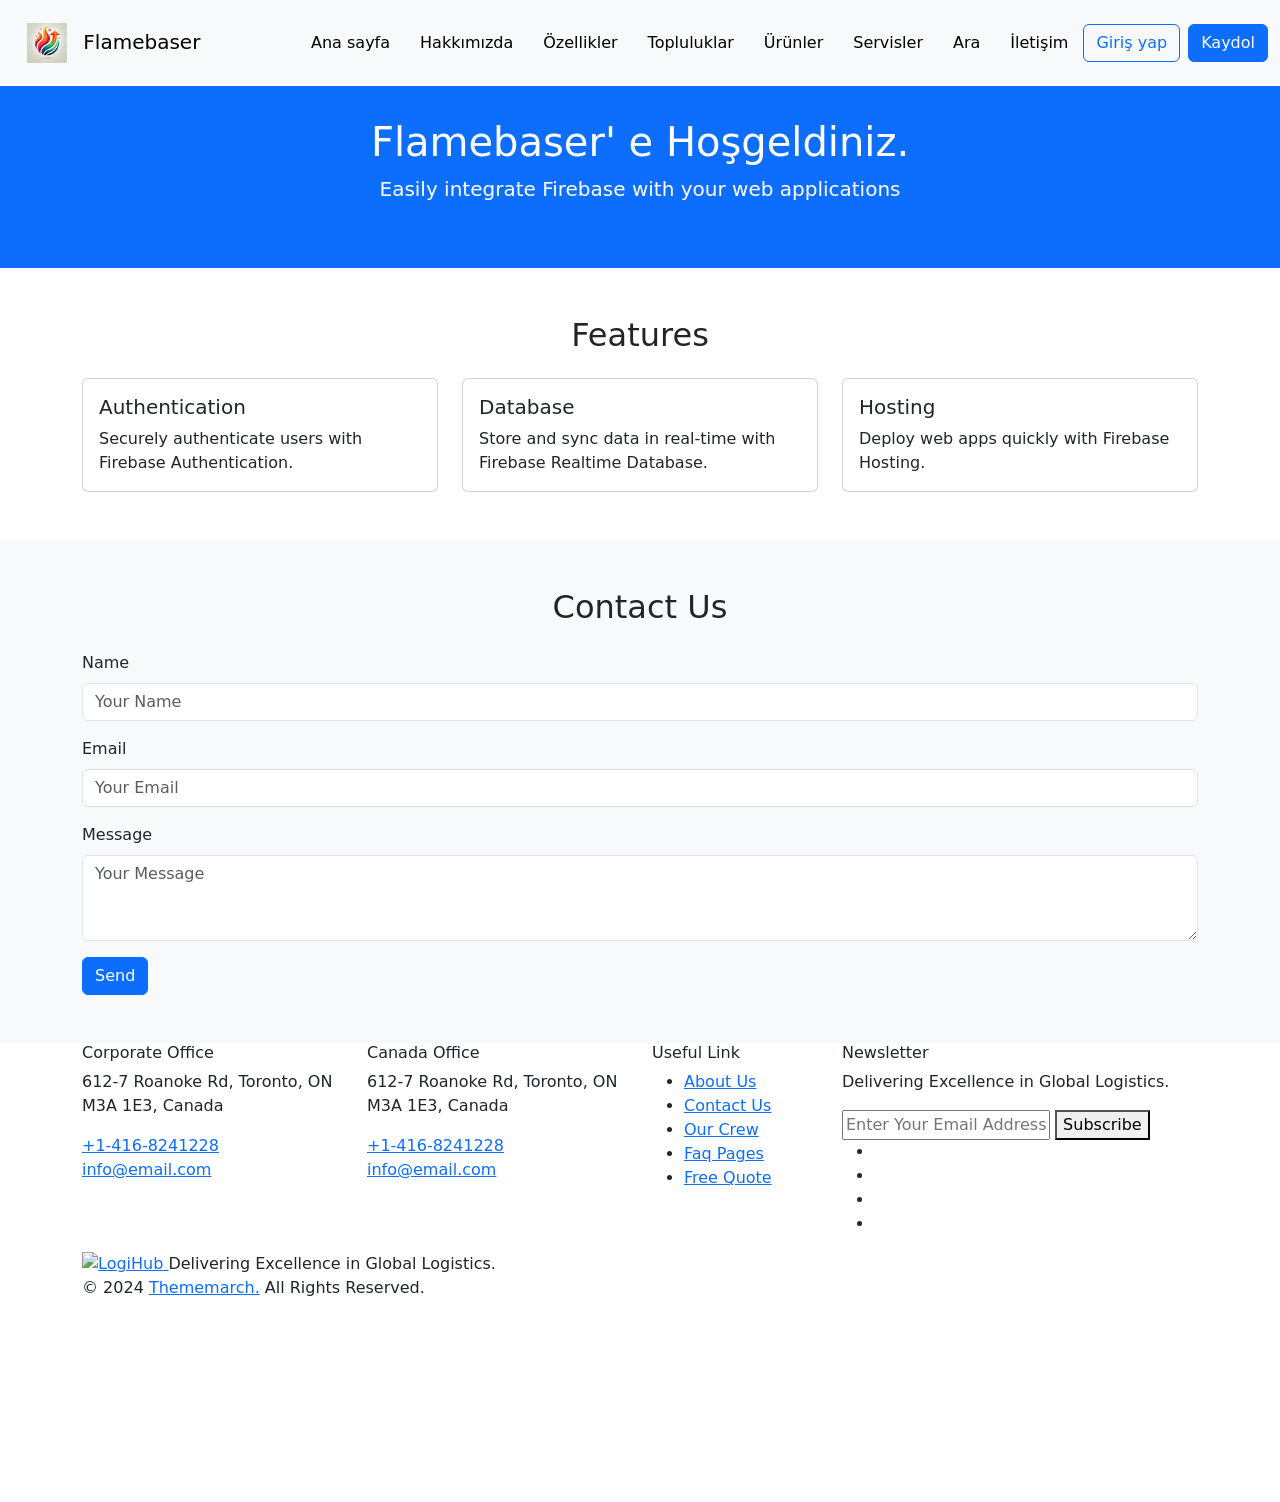
==== flamebaser/index.html @ 2839b976 "navbar - footer Navbar ve footer yapıldı  footer geliştirilecek  navbar tarafında giriş ve kayıt o" ====
<!DOCTYPE html>
<html lang="tr">
<head>
    <meta charset="UTF-8">
    <meta name="viewport" content="width=device-width, initial-scale=1.0">
    <title>Flamebaser</title>
    <!-- Bootstrap CSS -->
    <link href="https://cdn.jsdelivr.net/npm/bootstrap@5.3.0/dist/css/bootstrap.min.css" rel="stylesheet">
    <link rel="stylesheet" href="https://cdnjs.cloudflare.com/ajax/libs/font-awesome/4.7.0/css/font-awesome.min.css">
    <link rel="icon" type="image/png" href="Untitled design.png">
    <link rel="stylesheet" href="styles.css">
</head>
<body>    
    <nav id="navbar" class="navbar navbar-expand-lg navbar-light bg-light">
        <div class="container-fluid">
            <a class="navbar-brand" href="#">
                <img src="Untitled design.png" alt="Logo" style="height: 40px; margin-right: 10px;">
                Flamebaser
            </a>
            <button class="navbar-toggler" type="button" data-bs-toggle="collapse" data-bs-target="#navbarNav" aria-controls="navbarNav" aria-expanded="false" aria-label="Toggle navigation">
                <span class="navbar-toggler-icon"></span>
            </button>
            <div class="collapse navbar-collapse" id="navbarNav"> 
                <ul class="navbar-nav ms-auto">
                    <li class="nav-item"><a class="nav-link active" aria-current="page" href="#">Ana sayfa</a></li>
                    <li class="nav-item"><a class="nav-link" href="#about">Hakkımızda</a></li>
                    <li class="nav-item"><a class="nav-link" href="#features">Özellikler</a></li>
                    <li class="nav-item"><a class="nav-link" href="#community">Topluluklar</a></li>
                    <li class="nav-item"><a class="nav-link" href="#pricing">Ürünler</a></li>
                    <li class="nav-item"><a class="nav-link" href="#service">Servisler</a></li>
                    <li class="nav-item"><a class="nav-link" href="#search">Ara</a></li>                    
                    <li class="nav-item"><a class="nav-link" href="#contact">İletişim</a></li>
                </ul>
                <div class="modal fade" id="loginModal" tabindex="-1" aria-labelledby="loginModalLabel" aria-hidden="true">
                    <div class="modal-dialog">
                        <div class="modal-content">
                            <div class="modal-header">
                                <h5 class="modal-title" id="loginModalLabel">Giriş Yap</h5>
                                <button type="button" class="btn-close" data-bs-dismiss="modal" aria-label="Close"></button>
                            </div>
                            <div class="modal-body">
                                <form>
                                    <div class="mb-3">
                                        <label for="username" class="form-label">Kullanıcı Adı</label>
                                        <input type="text" class="form-control" id="username" placeholder="Kullanıcı Adı" required>
                                    </div>
                                    <div class="mb-3">
                                        <label for="password" class="form-label">Şifre</label>
                                        <input type="password" class="form-control" id="password" placeholder="Şifre" required>
                                    </div>
                                    <button type="submit" class="btn btn-success w-100">Giriş Yap</button>
                                </form>
                            </div>
                        </div>
                    </div>
                </div>
            
                <div class="d-flex">
                    <button class="btn btn-outline-primary me-2" type="button" onclick="document.getElementById('loginModal').style.display='block'">Giriş yap</button>
                    <button class="btn btn-primary" type="button" onclick="document.getElementById('id01').style.display='block'" style="width:auto;">Kaydol</button>
                    <div id="id01" class="modal">
                        <span onclick="document.getElementById('id01').style.display='none'" class="close" title="Close Modal">&times;</span>
                        <form class="modal-content" action="/index.html">
                          <div class="container">
                            <h1>Kayıt Ol</h1>
                            <p>Hesap oluşturmak için lütfen doldurun</p>
                            <hr>
                            <label for="email"><b>E-mail</b></label>
                            <input type="text" placeholder="Enter Email" name="email" required>
                      
                            <label for="psw"><b>Şifre</b></label>
                            <input type="password" placeholder="Enter Password" name="psw" required>
                      
                            <label for="psw-repeat"><b>Şifreyi Tekrar Et</b></label>
                            <input type="password" placeholder="Repeat Password" name="psw-repeat" required>
                            
                            <label>
                              <input type="checkbox" checked="checked" name="remember" style="margin-bottom:15px">Beni hatırla
                            </label>
                      
                            <p>By creating an account you agree to our <a href="#terms">Lisans ve Sözleşmeler</a>.</p>
                      
                            <div class="clearfix">
                              <button type="button" onclick="document.getElementById('id01').style.display='none'" class="cancelbtn">İptal Et</button>
                              <button type="submit" class="signupbtn">Kayıt Ol</button>
                            </div>
                          </div>
                        </form>
                      </div>
                </div>
            </div>
        </div>
    </nav>

    <header class="bg-primary text-white text-center py-5">
        <div class="container">
            <h1>Flamebaser' e Hoşgeldiniz.</h1>
            <p class="lead">Easily integrate Firebase with your web applications</p>
        </div>
    </header>

    <section id="features" class="py-5">
        <div class="container">
            <h2 class="text-center mb-4">Features</h2>
            <div class="row">
                <div class="col-md-4">
                    <div class="card">
                        <div class="card-body">
                            <h5 class="card-title">Authentication</h5>
                            <p class="card-text">Securely authenticate users with Firebase Authentication.</p>
                        </div>
                    </div>
                </div>
                <div class="col-md-4">
                    <div class="card">
                        <div class="card-body">
                            <h5 class="card-title">Database</h5>
                            <p class="card-text">Store and sync data in real-time with Firebase Realtime Database.</p>
                        </div>
                    </div>
                </div>
                <div class="col-md-4">
                    <div class="card">
                        <div class="card-body">
                            <h5 class="card-title">Hosting</h5>
                            <p class="card-text">Deploy web apps quickly with Firebase Hosting.</p>
                        </div>
                    </div>
                </div>
            </div>
        </div>
    </section>

    <section id="contact" class="py-5 bg-light">
        <div class="container">
            <h2 class="text-center mb-4">Contact Us</h2>
            <form>
                <div class="mb-3">
                    <label for="name" class="form-label">Name</label>
                    <input type="text" class="form-control" id="name" placeholder="Your Name">
                </div>
                <div class="mb-3">
                    <label for="email" class="form-label">Email</label>
                    <input type="email" class="form-control" id="email" placeholder="Your Email">
                </div>
                <div class="mb-3">
                    <label for="message" class="form-label">Message</label>
                    <textarea class="form-control" id="message" rows="3" placeholder="Your Message"></textarea>
                </div>
                <button type="submit" class="btn btn-primary">Send</button>
            </form>
        </div>
    </section>

    <footer>
        <div class="cs-logi-footer-container">
            <div class="cs-logi-footer-content">
                <div class="container">
                    <div class="row">
                        <div class="col-lg-3 col-md-6">
                            <div class="cs-logi-cor-office cs-footer-widget">
                                <div class="cs-footer-widget-title">
                                    <h6>Corporate Office</h6>
                                </div>
                                <p class="cs-max-width-200">
                                612-7 Roanoke Rd, Toronto, ON M3A 1E3, Canada
                                </p>
                                <div class="cs-logi-emai-phone">
                                    <a href="#" class="cs-text-style-h6">+1-416-8241228</a>
                                    <a href="#" class="cs-text-style-h6">info@email.com</a>
                                </div>
                            </div>
                        </div>
                        <div class="col-lg-3 col-md-6">
                            <div class="cs-logi-cor-office cs-footer-widget">
                                <div class="cs-footer-widget-title">
                                    <h6>Canada Office</h6>
                                </div>
                                <p class="cs-max-width-200">
                                    612-7 Roanoke Rd, Toronto, ON M3A 1E3, Canada
                                </p>
                                <div class="cs-logi-emai-phone">
                                    <a href="#" class="cs-text-style-h6">+1-416-8241228</a>
                                    <a href="#" class="cs-text-style-h6">info@email.com</a>
                                </div>
                            </div>
                        </div>
                        <div class="col-lg-2 col-md-5">
                            <div class="cs-footer-widget">
                                <div class="cs-footer-widget-title">
                                    <h6>Useful Link</h6>
                                </div>
                                <div class="cs-logi-footer-useful-link">
                                    <ul>
                                        <li><a href="about.html" class="cs-text_b_line"><span>About Us</span></a></li>
                                        <li><a href="contact.html" class="cs-text_b_line"><span>Contact Us</span></a></li>
                                        <li><a href="team.html" class="cs-text_b_line"><span>Our Crew</span></a></li>
                                        <li> <a href="faq.html" class="cs-text_b_line"><span>Faq Pages</span></a></li>
                                        <li><a href="contact.html" class="cs-text_b_line"><span>Free Quote</span></a></li>
                                    </ul>
                                </div>
                            </div>
                        </div>
                        <div class="col-lg-4 col-md-7">
                            <div class="cs-footer-widget">
                                <div>
                                    <div class="cs-footer-widget-title">
                                        <h6>Newsletter</h6>
                                    </div>
                                    <p>Delivering Excellence in Global Logistics.</p>
                                </div>
                                <form class="cs-logi-newsletter">
                                    <input class="cs-newsletter-email" type="email" placeholder="Enter Your Email Address" required="">
                                    <button class="cs-newsletter-btn cs_center svg-left-to-right-animation-wrap" type="submit">
                                        Subscribe
                                        <span class="svg-left-to-right-animation">
                                        <i class="flaticon-right-arrow"></i>
                                        <i class="flaticon-right-arrow"></i>
                                        </span>
                                    </button>
                                </form>
                                <div class="cs-social-common">
                                    <ul>
                                        <li>
                                            <a href="#">
                                                <i class="flaticon-facebook-app-symbol"></i>
                                            </a>
                                        </li>
                                        <li>
                                            <a href="#">
                                                <i class="flaticon-linkedin-big-logo"></i>
                                            </a>
                                        </li>
                                        <li>
                                            <a href="#">
                                                <i class="flaticon-twitter"></i>
                                            </a>
                                        </li>
                                        <li>
                                            <a href="#">
                                                <i class="flaticon-instagram"></i>
                                            </a>
                                        </li>
                                    </ul>
                                </div>
                            </div>
                        </div>
                    </div>
                </div>
            </div>
            <div class="container">
                <div class="cs-logi-copy-area">
                    <div class="cs-footer-copy-branding">
                        <div class="cs-footer-copy-branding">
                            <a href="index.html">
                                <img src="assets/img/logo_white_text.png" alt="LogiHub">
                            </a>
                            <span>Delivering Excellence in Global Logistics.</span>
                        </div>
                    </div>
                    <div class="cs-footer-copy-text">
                        <p>© 2024 <a href="#">Thememarch.</a> All Rights Reserved.</p>
                    </div>
                </div>
            </div>
            <div class="cs-logi-footer-border">
                <svg width="1920" height="186" viewBox="0 0 1920 186" fill="none" xmlns="http://www.w3.org/2000/svg">
                    <path opacity="0.2" d="M1919.95 15.0784C1789.84 47.7321 1593.01 73.75 1313.98 21.8595C940.467 -47.6007 736.04 72.8343 688.434 185.993M0.135498 174.227C71.8468 137.994 149.172 106.307 231.119 82.6053C550.484 -9.76492 1181.35 52.3115 1168.87 185.973" stroke="white"></path>
                </svg>
            </div>
        </div>
    </footer>

    <!-- Bootstrap Bundle with Popper -->
    <script src="script.js"></script>
    <script src="https://cdn.jsdelivr.net/npm/bootstrap@5.3.0/dist/js/bootstrap.bundle.min.js"></script>

</body>
</html>
---- flamebaser/styles.css ----
/* Navbar için düzenlemeler */
#navbar {
    background-color: #333;
    position: fixed;
    top: 0;
    width: 100%;
    z-index: 1000;
    transition: top 0.3s; /* Navbar'ın yukarı kaymasını yavaşlatmak için geçiş efekti */
}

/* Navbar linkleri için stil */
#navbar a {
    display: block;
    color: rgb(0, 0, 0);
    text-align: center;
    padding: 15px;
    text-decoration: none;
    float: left;
}

/* Navbar öğeleri üzerine gelindiğinde stil */
#navbar a:hover {
    background-color: #ddd;
    color: black;
}

/* Navbar'ın altındaki içerik için boşluk bırak */
body {
    padding-top: 70px; /* Navbar'ın üzerindeki içerikler kaymasın diye boşluk bırak */
}
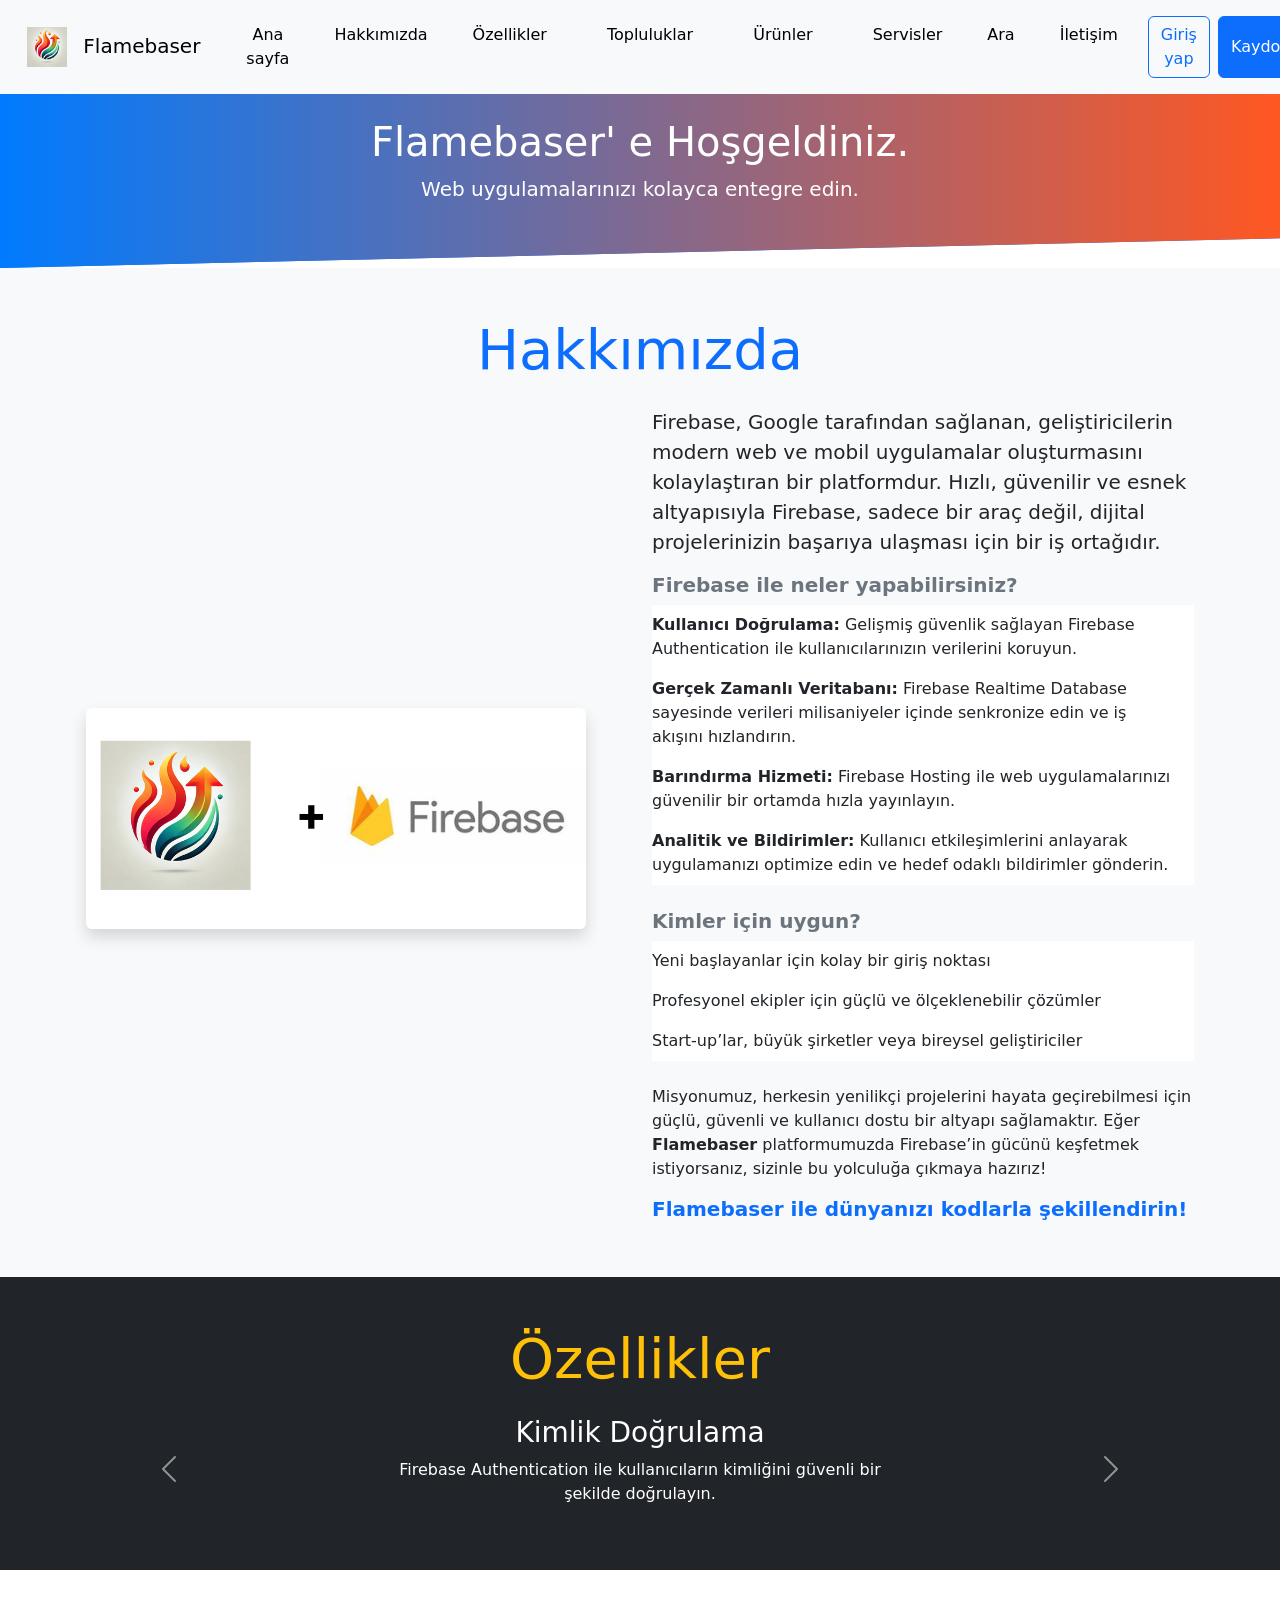
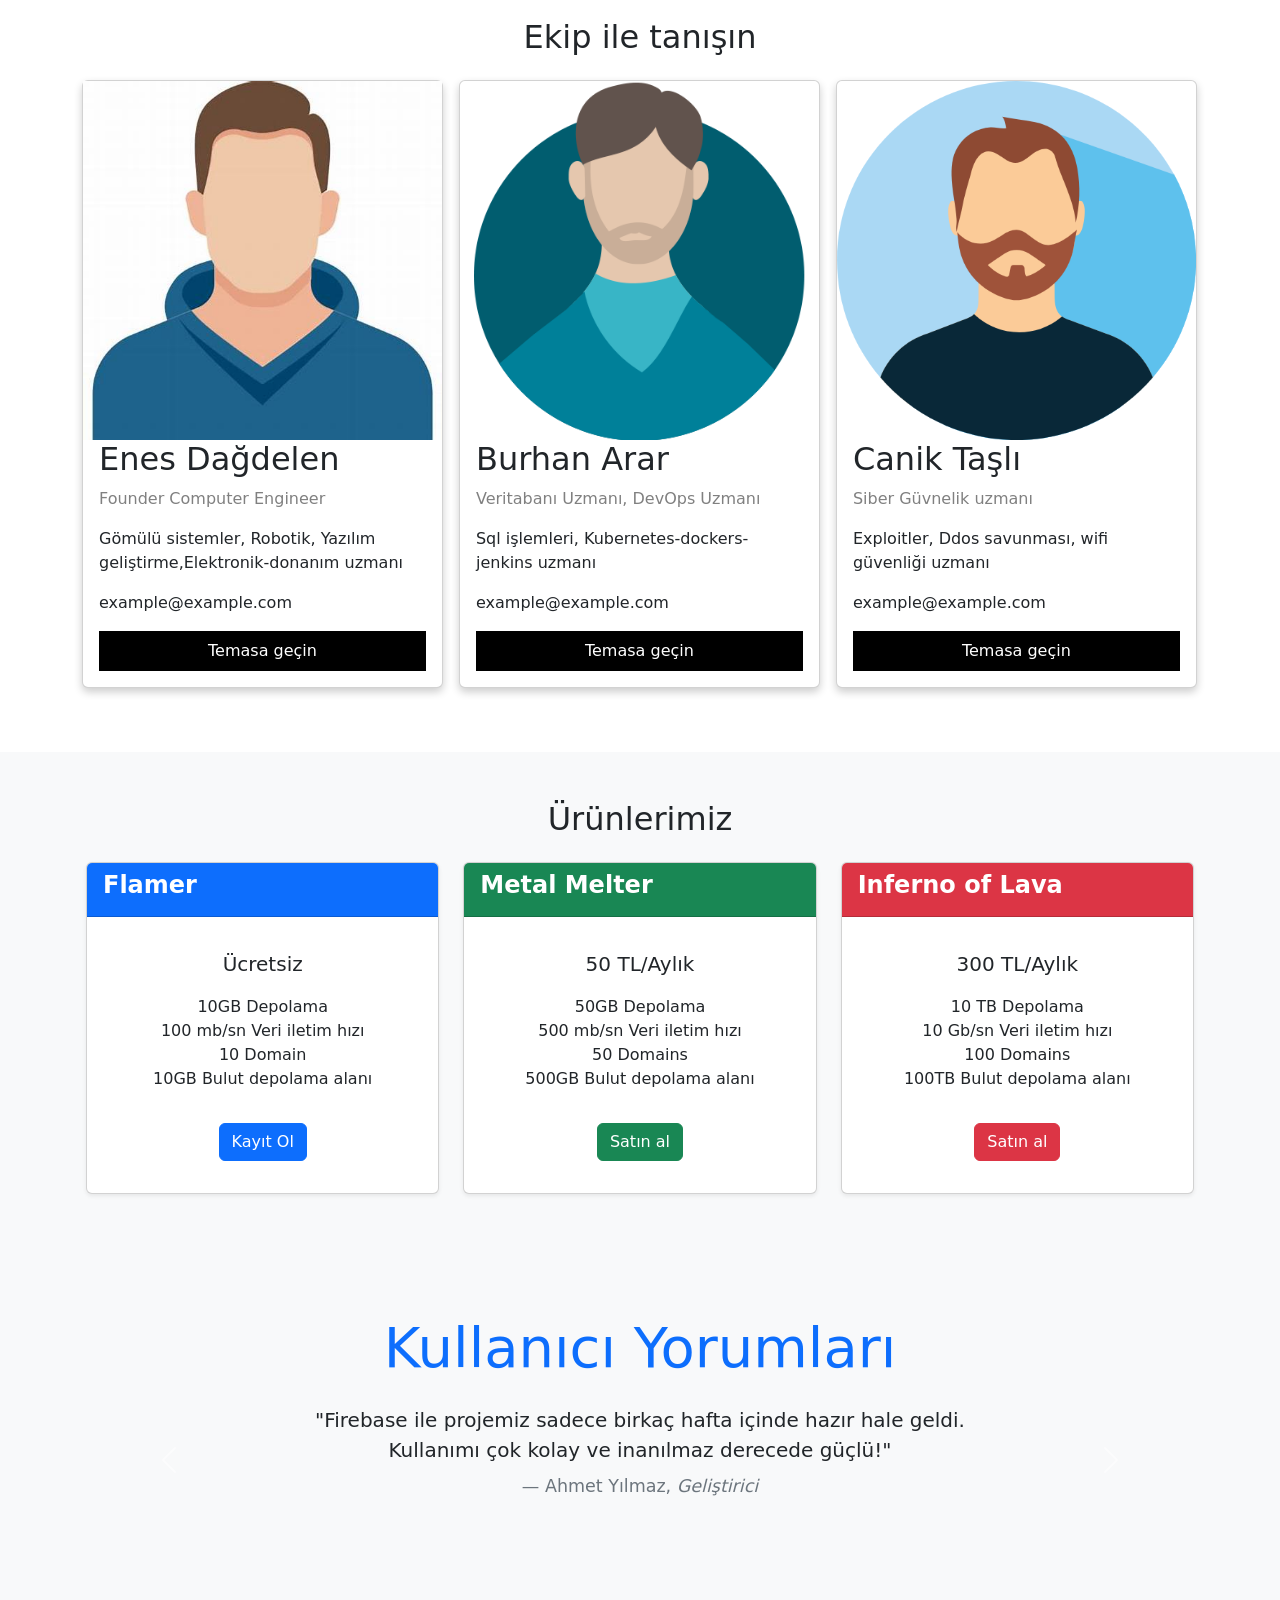
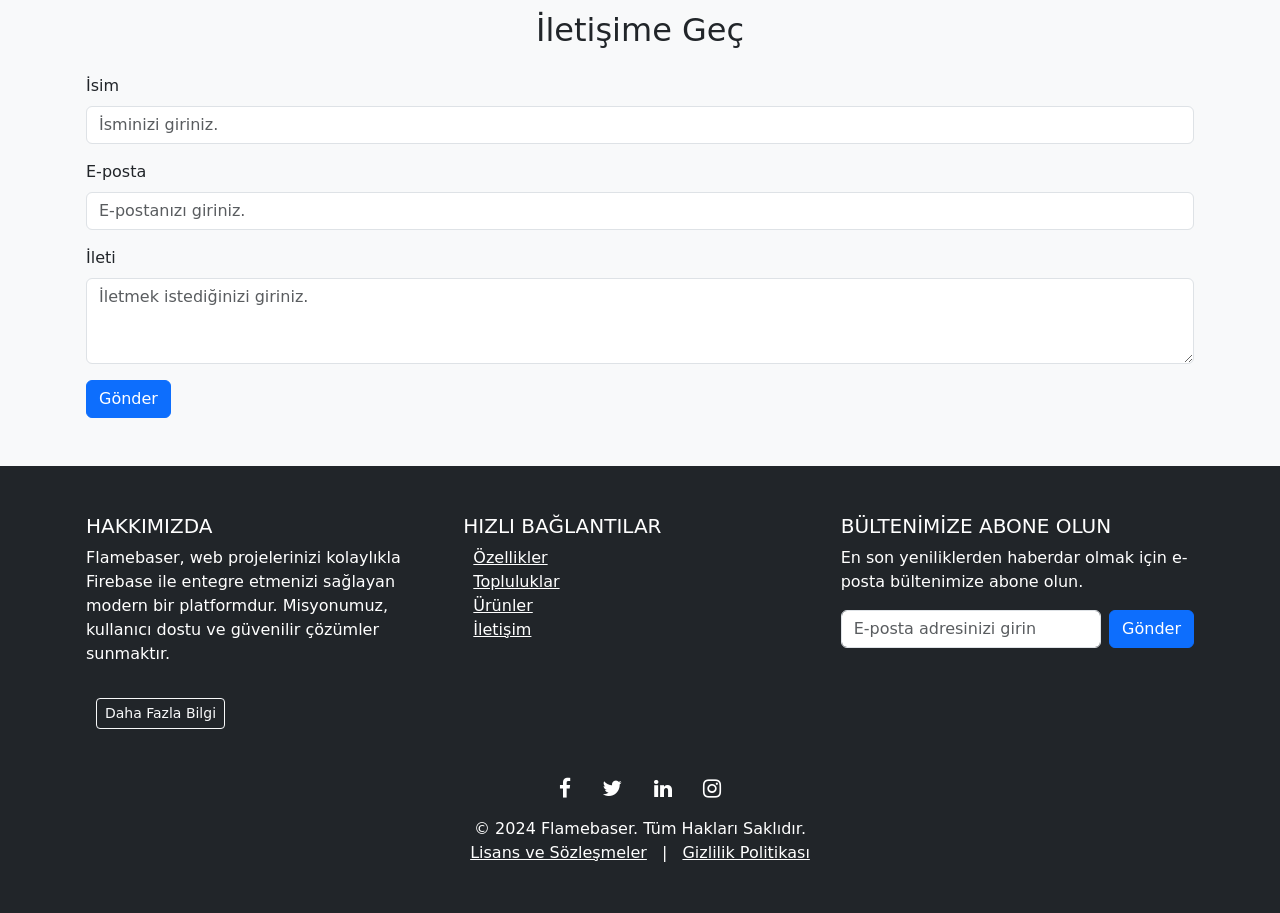
==== commit fdc1328e: "Created and Updated Website I create my own web site used html,css,javascript and bootstrap" ====
--- a/flamebaser/index.html
+++ b/flamebaser/index.html
@@ -7,14 +7,15 @@
     <!-- Bootstrap CSS -->
     <link href="https://cdn.jsdelivr.net/npm/bootstrap@5.3.0/dist/css/bootstrap.min.css" rel="stylesheet">
     <link rel="stylesheet" href="https://cdnjs.cloudflare.com/ajax/libs/font-awesome/4.7.0/css/font-awesome.min.css">
-    <link rel="icon" type="image/png" href="Untitled design.png">
+    <link rel="icon" type="image/png" href="./images/Untitled design.png">
     <link rel="stylesheet" href="styles.css">
 </head>
+
 <body>    
-    <nav id="navbar" class="navbar navbar-expand-lg navbar-light bg-light">
+    <nav id="navbar" class="navbar navbar-expand-lg navbar-light bg-light"> 
         <div class="container-fluid">
             <a class="navbar-brand" href="#">
-                <img src="Untitled design.png" alt="Logo" style="height: 40px; margin-right: 10px;">
+                <img src="./images/Untitled design.png" alt="Logo" style="height: 40px; margin-right: 10px;">
                 Flamebaser
             </a>
             <button class="navbar-toggler" type="button" data-bs-toggle="collapse" data-bs-target="#navbarNav" aria-controls="navbarNav" aria-expanded="false" aria-label="Toggle navigation">
@@ -25,105 +26,298 @@
                     <li class="nav-item"><a class="nav-link active" aria-current="page" href="#">Ana sayfa</a></li>
                     <li class="nav-item"><a class="nav-link" href="#about">Hakkımızda</a></li>
                     <li class="nav-item"><a class="nav-link" href="#features">Özellikler</a></li>
-                    <li class="nav-item"><a class="nav-link" href="#community">Topluluklar</a></li>
-                    <li class="nav-item"><a class="nav-link" href="#pricing">Ürünler</a></li>
-                    <li class="nav-item"><a class="nav-link" href="#service">Servisler</a></li>
-                    <li class="nav-item"><a class="nav-link" href="#search">Ara</a></li>                    
-                    <li class="nav-item"><a class="nav-link" href="#contact">İletişim</a></li>
+                    <li class="nav-item dropdown">
+                        <li class="nav-item dropdown">
+                            <a class="nav-link dropdown-toggle" href="#" id="communityDropdown" role="button" data-bs-toggle="dropdown" aria-expanded="false">
+                                Topluluklar
+                            </a>
+                            <ul class="dropdown-menu" aria-labelledby="communityDropdown">
+                                <li><a class="dropdown-item" href="topluluklar/topluluk.html" target="_blank">Geliştiriciler Topluluğu</a></li>
+                                <li><a class="dropdown-item" href="topluluklar/topluluk.html" target="_blank">Kullanıcı Forumları</a></li>
+                                <li><a class="dropdown-item" href="topluluklar/topluluk.html" target="_blank">Firebase Meetups</a></li>
+                            </ul>
+                        </li>
+                    <li class="nav-item dropdown">
+                        <li class="nav-item dropdown">
+                            <a class="nav-link dropdown-toggle" href="#" id="navbarDropdown" role="button" data-bs-toggle="dropdown" aria-expanded="false">
+                                Ürünler
+                            </a>
+                            <ul class="dropdown-menu" aria-labelledby="navbarDropdown">
+                                <li><a class="dropdown-item" href="#pricing" id="flamerLink">Flamer</a></li>
+                                <li><a class="dropdown-item" href="#pricing">Melter Flamer</a></li>
+                                <li><a class="dropdown-item" href="#pricing">Inferno of Lava</a></li>
+                            </ul>
+                        </li>
+                    <li class="nav-item dropdown">
+                        <li class="nav-item dropdown">
+                            <a class="nav-link dropdown-toggle" href="#" id="communityDropdown" role="button" data-bs-toggle="dropdown" aria-expanded="false">
+                                    Servisler
+                            </a>
+                            <ul class="dropdown-menu" aria-labelledby="serviceDropdown">
+                                <li><a class="dropdown-item" href="servisler/service.html" target="_self">Firebase Öğreticisi</a></li>
+                                <li><a class="dropdown-item" href="servisler/service.html" target="_self">Çalışma Alanı</a></li>
+                                <li><a class="dropdown-item" href="servisler/service.html" target="_self">Program Kontrolcüsü</a></li>
+                                <li><a class="dropdown-item" href="servisler/service.html" target="_self">İş Başvurusu</a></li>
+                                <li><a class="dropdown-item" href="servisler/service.html" target="_self">Flamehaton</a></li>
+                                <li><a class="dropdown-item" href="servisler/service.html" target="_self">Flamecon</a></li>
+                            </ul>
+                        </li>
+                    <li class="nav-item"><a class="nav-link" href="javascript:void(0);" onclick="openSearch()">Ara</a></li>              
+                    <li class="nav-item"><a class="nav-link" href="/index.html#contact">İletişim</a></li>
                 </ul>
-                <div class="modal fade" id="loginModal" tabindex="-1" aria-labelledby="loginModalLabel" aria-hidden="true">
-                    <div class="modal-dialog">
-                        <div class="modal-content">
-                            <div class="modal-header">
-                                <h5 class="modal-title" id="loginModalLabel">Giriş Yap</h5>
-                                <button type="button" class="btn-close" data-bs-dismiss="modal" aria-label="Close"></button>
-                            </div>
-                            <div class="modal-body">
-                                <form>
+                                                
+                <div class="d-flex">
+                    <button class="btn btn-outline-primary me-2" type="button" data-bs-toggle="modal" data-bs-target="#loginModal">Giriş yap</button>
+                    <div class="modal fade" id="loginModal" tabindex="-1" aria-labelledby="loginModalLabel" aria-hidden="true">
+                        <div class="modal-dialog">
+                            <div class="modal-content">
+                                <div class="modal-header">
+                                    <h2 class="modal-title w-100 text-center" id="loginModalLabel">Sosyal Medya veya Hesabınız ile Giriş Yapınız</h2>
+                                    <button type="button" class="btn-close" data-bs-dismiss="modal" aria-label="Close"></button>
+                                </div>
+                                <div class="modal-body">
+                                    <form id="loginForm" onsubmit="handleLogin(event)">
+                                        <div class="row g-3">
+                                            <div class="col-md-6 text-center">
+                                                <p>Sosyal Medya Girişi:</p>
+                                                <a href="#" class="btn btn-primary w-100 mb-2">
+                                                    <i class="fa fa-facebook fa-fw"></i> Facebook
+                                                </a>
+                                                <a href="#" class="btn btn-info w-100 mb-2 text-white">
+                                                    <i class="fa fa-twitter fa-fw"></i> Twitter
+                                                </a>
+                                                <a href="#" class="btn btn-danger w-100">
+                                                    <i class="fa fa-google fa-fw"></i> Google+
+                                                </a>
+                                            </div>
+                                            <div class="col-md-6">
+                                                <p class="text-center">Hesap Girişi:</p>
+                                                <input type="text" id="username" name="username" class="form-control mb-2" placeholder="Kullanıcı Adınızı giriniz." required>
+                                                <input type="password" name="password" class="form-control mb-2" placeholder="Şifrenizi giriniz." required>
+                                                <button type="submit" class="btn btn-success w-100">Giriş Yap</button>
+                                            </div>
+                                        </div>
+                                    </form>                                    
+                                </div>
+                                <div class="modal-footer">
+                                    <div class="d-flex justify-content-between w-100">
+                                        <a href="javascript:void(0);" class="btn btn-link" onclick="document.getElementById('navbarRegisterBtn').click()">Kayıt ol</a>
+                                        <a href="#" class="btn btn-link">Şifremi unuttum?</a>
+                                    </div>
+                                </div>
+                            </div>
+                        </div>
+                    </div>
+                    
+                    <button class="btn btn-primary" type="button" onclick="document.getElementById('id01').style.display='block'" style="width:auto;">Kaydol</button>
+                    <div id="id01" class="modal">
+                        <div class="modal-content shadow-lg">
+                            <div class="modal-header bg-primary text-white">
+                                <h5 class="modal-title">Kayıt Ol</h5>
+                                <span onclick="document.getElementById('id01').style.display='none'" class="btn-close text-white" style="cursor: pointer; font-size: 1.2rem;"></span>
+                            </div>
+                            <div class="modal-body bg-light">
+                                <form id="registerForm" onsubmit="handleRegister(event)">
+                                    <p class="text-muted">Hesap oluşturmak için aşağıdaki bilgileri doldurun.</p>
                                     <div class="mb-3">
-                                        <label for="username" class="form-label">Kullanıcı Adı</label>
-                                        <input type="text" class="form-control" id="username" placeholder="Kullanıcı Adı" required>
+                                        <label for="email" class="form-label">E-mail</label>
+                                        <input type="email" class="form-control" id="email" placeholder="E-posta adresinizi girin" required>
                                     </div>
                                     <div class="mb-3">
-                                        <label for="password" class="form-label">Şifre</label>
-                                        <input type="password" class="form-control" id="password" placeholder="Şifre" required>
+                                        <label for="psw" class="form-label">Şifre</label>
+                                        <input type="password" class="form-control" id="psw" placeholder="Şifrenizi girin" required>
                                     </div>
-                                    <button type="submit" class="btn btn-success w-100">Giriş Yap</button>
+                                    <div class="mb-3">
+                                        <label for="psw-repeat" class="form-label">Şifreyi Tekrar Et</label>
+                                        <input type="password" class="form-control" id="psw-repeat" placeholder="Şifrenizi tekrar girin" required>
+                                    </div>
+                                    <div class="form-check mb-3">
+                                        <input class="form-check-input" type="checkbox" value="" id="remember" checked>
+                                        <label class="form-check-label" for="remember">Beni Hatırla</label>
+                                    </div>
+                                    <div class="d-flex align-items-center mb-3">
+                                        <input type="radio" class="form-check-input me-2" id="terms" name="terms" value="accept" required>
+                                        <a href="#terms" class="text-primary text-decoration-underline">Kullanım Şartları ve Lisans Sözleşmesini</a> okudum, kabul ediyorum.
+                                    </div>
+                                    <button type="submit" class="btn btn-success w-100">Kayıt Ol</button>
                                 </form>
                             </div>
-                        </div>
-                    </div>
-                </div>
-            
-                <div class="d-flex">
-                    <button class="btn btn-outline-primary me-2" type="button" onclick="document.getElementById('loginModal').style.display='block'">Giriş yap</button>
-                    <button class="btn btn-primary" type="button" onclick="document.getElementById('id01').style.display='block'" style="width:auto;">Kaydol</button>
-                    <div id="id01" class="modal">
-                        <span onclick="document.getElementById('id01').style.display='none'" class="close" title="Close Modal">&times;</span>
-                        <form class="modal-content" action="/index.html">
-                          <div class="container">
-                            <h1>Kayıt Ol</h1>
-                            <p>Hesap oluşturmak için lütfen doldurun</p>
-                            <hr>
-                            <label for="email"><b>E-mail</b></label>
-                            <input type="text" placeholder="Enter Email" name="email" required>
-                      
-                            <label for="psw"><b>Şifre</b></label>
-                            <input type="password" placeholder="Enter Password" name="psw" required>
-                      
-                            <label for="psw-repeat"><b>Şifreyi Tekrar Et</b></label>
-                            <input type="password" placeholder="Repeat Password" name="psw-repeat" required>
-                            
-                            <label>
-                              <input type="checkbox" checked="checked" name="remember" style="margin-bottom:15px">Beni hatırla
-                            </label>
-                      
-                            <p>By creating an account you agree to our <a href="#terms">Lisans ve Sözleşmeler</a>.</p>
-                      
-                            <div class="clearfix">
-                              <button type="button" onclick="document.getElementById('id01').style.display='none'" class="cancelbtn">İptal Et</button>
-                              <button type="submit" class="signupbtn">Kayıt Ol</button>
-                            </div>
-                          </div>
-                        </form>
-                      </div>
+                            <div class="modal-footer bg-primary text-white">
+                                <p class="mb-0">Hesabınız var mı? <a href="#" class="text-white text-decoration-underline">Giriş Yap</a></p>
+                            </div>
+                        </div>
+                    </div>
+                    
                 </div>
             </div>
         </div>
     </nav>
 
+    <div id="searchModal" class="search-modal">
+        <div class="search-container">
+            <span class="close" onclick="closeSearch()">&times;</span>
+            <input type="text" class="form-control" id="searchInput" placeholder="Aramak istediğiniz şey...">
+            <button class="btn btn-primary mt-2" onclick="openSearchPopup()">Ara</button>
+        </div>
+    </div>
+
+    <div id="searchPopup" class="modal" style="display:none;">
+        <div class="modal-dialog">
+            <div class="modal-content">
+                <div class="modal-header">
+                    <h5 class="modal-title">Arama Sonuçları</h5>
+                </div>
+                <div class="modal-body">
+                    <p>Arama sonucu bulunamadı veya sonuçlar burada listelenecek.</p>
+                </div>
+                <div class="modal-footer">
+                    <button type="button" class="btn btn-secondary" onclick="closeSearchPopup()">Kapat</button>
+                </div>
+            </div>
+        </div>
+    </div>
+
     <header class="bg-primary text-white text-center py-5">
         <div class="container">
             <h1>Flamebaser' e Hoşgeldiniz.</h1>
-            <p class="lead">Easily integrate Firebase with your web applications</p>
+            <p class="lead">Web uygulamalarınızı kolayca entegre edin.</p>
         </div>
     </header>
 
-    <section id="features" class="py-5">
-        <div class="container">
-            <h2 class="text-center mb-4">Features</h2>
+    <section id="about" class="py-5 bg-light">
+        <div class="container">
+            <h2 class="text-center mb-4 display-4 text-primary">Hakkımızda</h2>
+            <div class="row align-items-center">
+                <div class="col-md-6">
+                    <img src="./images/+.png" alt="Firebase Illustration" class="img-fluid rounded shadow">
+                </div>
+                <div class="col-md-6">
+                    <p class="lead">Firebase, <strong>Google</strong> tarafından sağlanan, geliştiricilerin modern web ve mobil uygulamalar oluşturmasını kolaylaştıran bir platformdur. <strong>Hızlı</strong>, <strong>güvenilir</strong> ve <strong>esnek</strong> altyapısıyla Firebase, sadece bir araç değil, dijital projelerinizin başarıya ulaşması için bir iş ortağıdır.</p>
+                    <h5 class="text-secondary"><strong>Firebase ile neler yapabilirsiniz?</strong></h5>
+                    <ul class="list-group list-group-flush mb-4">
+                        <li class="list-group-item border-0 ps-0"><strong>Kullanıcı Doğrulama:</strong> Gelişmiş güvenlik sağlayan Firebase Authentication ile kullanıcılarınızın verilerini koruyun.</li>
+                        <li class="list-group-item border-0 ps-0"><strong>Gerçek Zamanlı Veritabanı:</strong> Firebase Realtime Database sayesinde verileri milisaniyeler içinde senkronize edin ve iş akışını hızlandırın.</li>
+                        <li class="list-group-item border-0 ps-0"><strong>Barındırma Hizmeti:</strong> Firebase Hosting ile web uygulamalarınızı güvenilir bir ortamda hızla yayınlayın.</li>
+                        <li class="list-group-item border-0 ps-0"><strong>Analitik ve Bildirimler:</strong> Kullanıcı etkileşimlerini anlayarak uygulamanızı optimize edin ve hedef odaklı bildirimler gönderin.</li>
+                    </ul>
+                    <h5 class="text-secondary"><strong>Kimler için uygun?</strong></h5>
+                    <ul class="list-group list-group-flush">
+                        <li class="list-group-item border-0 ps-0">Yeni başlayanlar için kolay bir giriş noktası</li>
+                        <li class="list-group-item border-0 ps-0">Profesyonel ekipler için güçlü ve ölçeklenebilir çözümler</li>
+                        <li class="list-group-item border-0 ps-0">Start-up’lar, büyük şirketler veya bireysel geliştiriciler</li>
+                    </ul>
+                    <p class="mt-4">Misyonumuz, herkesin yenilikçi projelerini hayata geçirebilmesi için güçlü, güvenli ve kullanıcı dostu bir altyapı sağlamaktır. Eğer <strong>Flamebaser</strong> platformumuzda Firebase’in gücünü keşfetmek istiyorsanız, sizinle bu yolculuğa çıkmaya hazırız!</p>
+                    <p class="h5 text-primary"><strong>Flamebaser ile dünyanızı kodlarla şekillendirin!</strong></p>
+                </div>
+            </div>
+        </div>
+    </section>
+
+    <section id="features" class="py-5 bg-dark text-white">
+        <div class="container">
+            <h2 class="text-center mb-4 display-4 text-warning">Özellikler</h2>
+            <div id="featuresCarousel" class="carousel slide" data-bs-ride="carousel">
+                <div class="carousel-inner">
+                    <div class="carousel-item active">
+                        <div class="row justify-content-center">
+                            <div class="col-md-6 text-center">
+                                <h3>Kimlik Doğrulama</h3>
+                                <p>Firebase Authentication ile kullanıcıların kimliğini güvenli bir şekilde doğrulayın.</p>
+                            </div>
+                        </div>
+                    </div>
+                    <div class="carousel-item">
+                        <div class="row justify-content-center">
+                            <div class="col-md-6 text-center">
+                                <h3>Gerçek Zamanlı Veritabanı</h3>
+                                <p>Firebase ile gerçek zamanlı veritabanı ile verileri gerçek zamanlı olarak depolayın ve senkronize edin.</p>
+                            </div>
+                        </div>
+                    </div>
+                    <div class="carousel-item">
+                        <div class="row justify-content-center">
+                            <div class="col-md-6 text-center">
+                                <h3>Hosting</h3>
+                                <p>Firebase Hosting ile web uygulamalarını hızlı bir şekilde dağıtın.</p>
+                            </div>
+                        </div>
+                    </div>
+                    <div class="carousel-item">
+                        <div class="row justify-content-center">
+                            <div class="col-md-6 text-center">
+                                <h3>Bulut Depolaması</h3>
+                                <p>Firebase Bulut Depolama ile büyük dosyaları kolayca depolayın.</p>
+                            </div>
+                        </div>
+                    </div>
+                    <div class="carousel-item">
+                        <div class="row justify-content-center">
+                            <div class="col-md-6 text-center">
+                                <h3>Bulut Fonksiyonları</h3>
+                                <p>Firebase özellikleri ve HTTPS istekleri tarafından tetiklenen olaylara yanıt olarak arka uç kodunu çalıştırın.</p>
+                            </div>
+                        </div>
+                    </div>
+                    <div class="carousel-item">
+                        <div class="row justify-content-center">
+                            <div class="col-md-6 text-center">
+                                <h3>Özel Çalışma Alanı</h3>
+                                <p>Flamebaser'da kendinizi denemek için özel çalışma alanlarını kullanabilirsiniz.</p>
+                            </div>
+                        </div>
+                    </div>
+                </div>
+                <button class="carousel-control-prev" type="button" data-bs-target="#featuresCarousel" data-bs-slide="prev">
+                    <span class="carousel-control-prev-icon" aria-hidden="true"></span>
+                    <span class="visually-hidden">Önceki</span>
+                </button>
+                <button class="carousel-control-next" type="button" data-bs-target="#featuresCarousel" data-bs-slide="next">
+                    <span class="carousel-control-next-icon" aria-hidden="true"></span>
+                    <span class="visually-hidden">Sonraki</span>
+                </button>
+            </div>
+        </div>
+    </section>
+    
+    <section id="team" class="py-5">
+        <div class="container">
+            <h2 class="text-center mb-4">Ekip ile tanışın</h2>
             <div class="row">
-                <div class="col-md-4">
+                <div class="column">
                     <div class="card">
-                        <div class="card-body">
-                            <h5 class="card-title">Authentication</h5>
-                            <p class="card-text">Securely authenticate users with Firebase Authentication.</p>
-                        </div>
-                    </div>
-                </div>
-                <div class="col-md-4">
+                        <img src="./images/avatar1.jpg" alt="Jane" style="width:100%">
+                        <div class="container">
+                            <h2>Enes Dağdelen</h2>
+                            <p class="title">Founder Computer Engineer</p>
+                            <p>Gömülü sistemler, Robotik, Yazılım geliştirme,Elektronik-donanım uzmanı</p>
+                            <p>example@example.com</p>
+                            <p><button class="button">Temasa geçin</button></p>
+                        </div>
+                    </div>
+                </div>
+
+                <div class="column">
                     <div class="card">
-                        <div class="card-body">
-                            <h5 class="card-title">Database</h5>
-                            <p class="card-text">Store and sync data in real-time with Firebase Realtime Database.</p>
-                        </div>
-                    </div>
-                </div>
-                <div class="col-md-4">
+                        <img src="./images/avatar2.png" alt="Mike" style="width:100%">
+                        <div class="container">
+                            <h2>Burhan Arar</h2>
+                            <p class="title">Veritabanı Uzmanı, DevOps Uzmanı</p>
+                            <p>Sql işlemleri, Kubernetes-dockers-jenkins uzmanı</p>
+                            <p>example@example.com</p>
+                            <p><button class="button">Temasa geçin</button></p>
+                        </div>
+                    </div>
+                </div>
+                
+                <div class="column">
                     <div class="card">
-                        <div class="card-body">
-                            <h5 class="card-title">Hosting</h5>
-                            <p class="card-text">Deploy web apps quickly with Firebase Hosting.</p>
+                        <img src="./images/avatar3.png" alt="John" style="width:100%">
+                        <div class="container">
+                            <h2>Canik Taşlı</h2>
+                            <p class="title">Siber Güvnelik uzmanı</p>
+                            <p>Exploitler, Ddos savunması, wifi güvenliği uzmanı</p>
+                            <p>example@example.com</p>
+                            <p><button class="button">Temasa geçin</button></p>
                         </div>
                     </div>
                 </div>
@@ -131,146 +325,175 @@
         </div>
     </section>
 
+    <section id="pricing" class="py-5 bg-light">
+        <div class="container">
+            <h2 class="text-center mb-4">Ürünlerimiz</h2>
+            <div class="row">
+                <div class="col-md-4 mb-4">
+                    <div class="card shadow-sm">
+                        <div class="card-header bg-primary text-white">
+                            <h5 class="card-title">Flamer</h5>
+                        </div>
+                        <div class="card-body text-center">
+                            <p class="lead">Ücretsiz</p>
+                            <ul class="list-unstyled">
+                                <li>10GB Depolama</li>
+                                <li>100 mb/sn Veri iletim hızı</li>
+                                <li>10 Domain</li>
+                                <li>10GB Bulut depolama alanı</li>
+                            </ul>
+                            <a href="#" class="btn btn-primary">Kayıt Ol</a>
+                        </div>
+                    </div>
+                </div>
+    
+                <div class="col-md-4 mb-4">
+                    <div class="card shadow-sm">
+                        <div class="card-header bg-success text-white">
+                            <h5 class="card-title">Metal Melter</h5>
+                        </div>
+                        <div class="card-body text-center">
+                            <p class="lead">50 TL/Aylık</p>
+                            <ul class="list-unstyled">
+                                <li>50GB Depolama</li>
+                                <li>500 mb/sn Veri iletim hızı </li>
+                                <li>50 Domains</li>
+                                <li>500GB Bulut depolama alanı</li>
+                            </ul>
+                            <a href="#" class="btn btn-success">Satın al</a>
+                        </div>
+                    </div>
+                </div>
+    
+                <div class="col-md-4 mb-4">
+                    <div class="card shadow-sm">
+                        <div class="card-header bg-danger text-white">
+                            <h5 class="card-title">Inferno of Lava </h5>
+                        </div>
+                        <div class="card-body text-center">
+                            <p class="lead">300 TL/Aylık</p>
+                            <ul class="list-unstyled">
+                                <li>10 TB Depolama</li>
+                                <li>10 Gb/sn Veri iletim hızı</li>
+                                <li>100 Domains</li>
+                                <li>100TB Bulut depolama alanı</li>
+                            </ul>
+                            <a href="#" class="btn btn-danger">Satın al</a>
+                        </div>
+                    </div>
+                </div>
+            </div>
+        </div>
+    </section>
+
+    <section id="testimonials" class="py-5 bg-light">
+        <div class="container">
+            <h2 class="text-center mb-4 display-4 text-primary">Kullanıcı Yorumları</h2>
+            <div id="testimonialsCarousel" class="carousel slide" data-bs-ride="carousel">
+                <div class="carousel-inner">
+                    <div class="carousel-item active">
+                        <div class="row justify-content-center">
+                            <div class="col-md-8 text-center">
+                                <blockquote class="blockquote">
+                                    <p class="mb-4">"Firebase ile projemiz sadece birkaç hafta içinde hazır hale geldi. Kullanımı çok kolay ve inanılmaz derecede güçlü!"</p>
+                                    <footer class="blockquote-footer">Ahmet Yılmaz, <cite title="Source Title">Geliştirici</cite></footer>
+                                </blockquote>
+                            </div>
+                        </div>
+                    </div>
+                    <div class="carousel-item">
+                        <div class="row justify-content-center">
+                            <div class="col-md-8 text-center">
+                                <blockquote class="blockquote">
+                                    <p class="mb-4">"Firebase’in Realtime Database özelliği, iş süreçlerimizi daha verimli hale getirdi. Harika bir çözüm!"</p>
+                                    <footer class="blockquote-footer">Elif Kaya, <cite title="Source Title">Ürün Müdürü</cite></footer>
+                                </blockquote>
+                            </div>
+                        </div>
+                    </div>
+                    <div class="carousel-item">
+                        <div class="row justify-content-center">
+                            <div class="col-md-8 text-center">
+                                <blockquote class="blockquote">
+                                    <p class="mb-4">"Barındırma hizmetleri, hızlı ve güvenilir. Firebase ekibi harika bir iş çıkarmış!"</p>
+                                    <footer class="blockquote-footer">Murat Demir, <cite title="Source Title">Teknik Lider</cite></footer>
+                                </blockquote>
+                            </div>
+                        </div>
+                    </div>
+                </div>
+                <button class="carousel-control-prev" type="button" data-bs-target="#testimonialsCarousel" data-bs-slide="prev">
+                    <span class="carousel-control-prev-icon" aria-hidden="true"></span>
+                    <span class="visually-hidden">Previous</span>
+                </button>
+                <button class="carousel-control-next" type="button" data-bs-target="#testimonialsCarousel" data-bs-slide="next">
+                    <span class="carousel-control-next-icon" aria-hidden="true"></span>
+                    <span class="visually-hidden">Next</span>
+                </button>
+            </div>
+        </div>
+    </section>
+    
     <section id="contact" class="py-5 bg-light">
         <div class="container">
-            <h2 class="text-center mb-4">Contact Us</h2>
+            <h2 class="text-center mb-4">İletişime Geç</h2>
             <form>
                 <div class="mb-3">
-                    <label for="name" class="form-label">Name</label>
-                    <input type="text" class="form-control" id="name" placeholder="Your Name">
+                    <label for="name" class="form-label">İsim</label>
+                    <input type="text" class="form-control" id="name" placeholder="İsminizi giriniz.">
                 </div>
                 <div class="mb-3">
-                    <label for="email" class="form-label">Email</label>
-                    <input type="email" class="form-control" id="email" placeholder="Your Email">
+                    <label for="email" class="form-label">E-posta</label>
+                    <input type="email" class="form-control" id="email" placeholder="E-postanızı giriniz.">
                 </div>
                 <div class="mb-3">
-                    <label for="message" class="form-label">Message</label>
-                    <textarea class="form-control" id="message" rows="3" placeholder="Your Message"></textarea>
-                </div>
-                <button type="submit" class="btn btn-primary">Send</button>
+                    <label for="message" class="form-label">İleti</label>
+                    <textarea class="form-control" id="message" rows="3" placeholder="İletmek istediğinizi giriniz."></textarea>
+                </div>
+                <button type="submit" class="btn btn-primary">Gönder</button>
             </form>
         </div>
     </section>
 
-    <footer>
-        <div class="cs-logi-footer-container">
-            <div class="cs-logi-footer-content">
-                <div class="container">
-                    <div class="row">
-                        <div class="col-lg-3 col-md-6">
-                            <div class="cs-logi-cor-office cs-footer-widget">
-                                <div class="cs-footer-widget-title">
-                                    <h6>Corporate Office</h6>
-                                </div>
-                                <p class="cs-max-width-200">
-                                612-7 Roanoke Rd, Toronto, ON M3A 1E3, Canada
-                                </p>
-                                <div class="cs-logi-emai-phone">
-                                    <a href="#" class="cs-text-style-h6">+1-416-8241228</a>
-                                    <a href="#" class="cs-text-style-h6">info@email.com</a>
-                                </div>
-                            </div>
-                        </div>
-                        <div class="col-lg-3 col-md-6">
-                            <div class="cs-logi-cor-office cs-footer-widget">
-                                <div class="cs-footer-widget-title">
-                                    <h6>Canada Office</h6>
-                                </div>
-                                <p class="cs-max-width-200">
-                                    612-7 Roanoke Rd, Toronto, ON M3A 1E3, Canada
-                                </p>
-                                <div class="cs-logi-emai-phone">
-                                    <a href="#" class="cs-text-style-h6">+1-416-8241228</a>
-                                    <a href="#" class="cs-text-style-h6">info@email.com</a>
-                                </div>
-                            </div>
-                        </div>
-                        <div class="col-lg-2 col-md-5">
-                            <div class="cs-footer-widget">
-                                <div class="cs-footer-widget-title">
-                                    <h6>Useful Link</h6>
-                                </div>
-                                <div class="cs-logi-footer-useful-link">
-                                    <ul>
-                                        <li><a href="about.html" class="cs-text_b_line"><span>About Us</span></a></li>
-                                        <li><a href="contact.html" class="cs-text_b_line"><span>Contact Us</span></a></li>
-                                        <li><a href="team.html" class="cs-text_b_line"><span>Our Crew</span></a></li>
-                                        <li> <a href="faq.html" class="cs-text_b_line"><span>Faq Pages</span></a></li>
-                                        <li><a href="contact.html" class="cs-text_b_line"><span>Free Quote</span></a></li>
-                                    </ul>
-                                </div>
-                            </div>
-                        </div>
-                        <div class="col-lg-4 col-md-7">
-                            <div class="cs-footer-widget">
-                                <div>
-                                    <div class="cs-footer-widget-title">
-                                        <h6>Newsletter</h6>
-                                    </div>
-                                    <p>Delivering Excellence in Global Logistics.</p>
-                                </div>
-                                <form class="cs-logi-newsletter">
-                                    <input class="cs-newsletter-email" type="email" placeholder="Enter Your Email Address" required="">
-                                    <button class="cs-newsletter-btn cs_center svg-left-to-right-animation-wrap" type="submit">
-                                        Subscribe
-                                        <span class="svg-left-to-right-animation">
-                                        <i class="flaticon-right-arrow"></i>
-                                        <i class="flaticon-right-arrow"></i>
-                                        </span>
-                                    </button>
-                                </form>
-                                <div class="cs-social-common">
-                                    <ul>
-                                        <li>
-                                            <a href="#">
-                                                <i class="flaticon-facebook-app-symbol"></i>
-                                            </a>
-                                        </li>
-                                        <li>
-                                            <a href="#">
-                                                <i class="flaticon-linkedin-big-logo"></i>
-                                            </a>
-                                        </li>
-                                        <li>
-                                            <a href="#">
-                                                <i class="flaticon-twitter"></i>
-                                            </a>
-                                        </li>
-                                        <li>
-                                            <a href="#">
-                                                <i class="flaticon-instagram"></i>
-                                            </a>
-                                        </li>
-                                    </ul>
-                                </div>
-                            </div>
-                        </div>
-                    </div>
-                </div>
-            </div>
-            <div class="container">
-                <div class="cs-logi-copy-area">
-                    <div class="cs-footer-copy-branding">
-                        <div class="cs-footer-copy-branding">
-                            <a href="index.html">
-                                <img src="assets/img/logo_white_text.png" alt="LogiHub">
-                            </a>
-                            <span>Delivering Excellence in Global Logistics.</span>
-                        </div>
-                    </div>
-                    <div class="cs-footer-copy-text">
-                        <p>© 2024 <a href="#">Thememarch.</a> All Rights Reserved.</p>
-                    </div>
-                </div>
-            </div>
-            <div class="cs-logi-footer-border">
-                <svg width="1920" height="186" viewBox="0 0 1920 186" fill="none" xmlns="http://www.w3.org/2000/svg">
-                    <path opacity="0.2" d="M1919.95 15.0784C1789.84 47.7321 1593.01 73.75 1313.98 21.8595C940.467 -47.6007 736.04 72.8343 688.434 185.993M0.135498 174.227C71.8468 137.994 149.172 106.307 231.119 82.6053C550.484 -9.76492 1181.35 52.3115 1168.87 185.973" stroke="white"></path>
-                </svg>
+    <footer class="bg-dark text-white py-5">
+        <div class="container">
+            <div class="row">
+                <div class="col-md-4 mb-4">
+                    <h5 class="text-uppercase">Hakkımızda</h5>
+                    <p>Flamebaser, web projelerinizi kolaylıkla Firebase ile entegre etmenizi sağlayan modern bir platformdur. Misyonumuz, kullanıcı dostu ve güvenilir çözümler sunmaktır.</p>
+                    <a href="#about" class="btn btn-outline-light btn-sm mt-3">Daha Fazla Bilgi</a>
+                </div>
+                <div class="col-md-4 mb-4">
+                    <h5 class="text-uppercase">Hızlı Bağlantılar</h5>
+                    <ul class="list-unstyled">
+                        <li><a href="#features" class="text-white">Özellikler</a></li>
+                        <li><a href="#community" class="text-white">Topluluklar</a></li>
+                        <li><a href="#pricing" class="text-white">Ürünler</a></li>
+                        <li><a href="#contact" class="text-white">İletişim</a></li>
+                    </ul>
+                </div>
+                <div class="col-md-4 mb-4">
+                    <h5 class="text-uppercase">Bültenimize Abone Olun</h5>
+                    <p>En son yeniliklerden haberdar olmak için e-posta bültenimize abone olun.</p>
+                    <form class="d-flex">
+                        <input type="email" class="form-control me-2" placeholder="E-posta adresinizi girin" required>
+                        <button type="submit" class="btn btn-primary">Gönder</button>
+                    </form>
+                </div>
+            </div>
+            <div class="text-center mt-4">
+                <a href="#" class="me-3 text-white"><i class="fa fa-facebook fa-lg"></i></a>
+                <a href="#" class="me-3 text-white"><i class="fa fa-twitter fa-lg"></i></a>
+                <a href="https://www.linkedin.com/in/enes-da%C4%9Fdelen-27204a2a4?utm_source=share&utm_campaign=share_via&utm_content=profile&utm_medium=android_app" class="me-3 text-white"><i class="fa fa-linkedin fa-lg"></i></a>
+                <a href="#" class="text-white"><i class="fa fa-instagram fa-lg"></i></a>
+            </div>
+            <div class="text-center mt-3">
+                <p class="mb-0">&copy; 2024 Flamebaser. Tüm Hakları Saklıdır.</p>
+                <p class="mb-0"><a href="#terms" class="text-white">Lisans ve Sözleşmeler</a> | <a href="#privacy" class="text-white">Gizlilik Politikası</a></p>
             </div>
         </div>
     </footer>
-
+    
     <!-- Bootstrap Bundle with Popper -->
     <script src="script.js"></script>
     <script src="https://cdn.jsdelivr.net/npm/bootstrap@5.3.0/dist/js/bootstrap.bundle.min.js"></script>
--- a/flamebaser/styles.css
+++ b/flamebaser/styles.css
@@ -24,7 +24,258 @@
     color: black;
 }
 
+/* Navbar Dropdown */
+.navbar .dropdown-menu {
+    background-color: #f1f1f1;
+    border-radius: 0.25rem;
+    box-shadow: 0px 8px 16px rgba(0, 0, 0, 0.1);
+}
+
+.navbar .dropdown-item {
+    color: #333;
+    padding: 10px 20px;
+    text-decoration: none;
+}
+
+.navbar .dropdown-item:hover {
+    background-color: #ddd;
+    color: #007bff;
+}
+
+.navbar .dropdown-toggle::after {
+    content: none; /* Dropdown ok işaretini kaldır */
+}
+
+.navbar-nav .nav-item {
+    margin-right: 15px; /* Menü öğeleri arasına boşluk ekler */
+}
+
+.dropdown-menu {
+    margin-top: 10px; /* Dropdown menülerin üstten mesafesini artırır */
+    z-index: 1050; /* Dropdown menünün önde görünmesini sağlar */
+}
+
 /* Navbar'ın altındaki içerik için boşluk bırak */
 body {
     padding-top: 70px; /* Navbar'ın üzerindeki içerikler kaymasın diye boşluk bırak */
-}
+    transition: background-color 0.3s, color 0.3s;
+}
+
+.form-check-label {
+    font-weight: bold;
+    margin-left: 8px;
+    cursor: pointer;
+}
+
+.btn-outline-secondary {
+    background-color: transparent;
+    border: 2px solid #ccc;
+    color: #333;
+}
+
+.btn-outline-secondary:hover {
+    background-color: #333;
+    color: #fff;
+}
+
+/* Pricing Section */
+#pricing .card-body {
+    padding: 2rem;
+    text-align: center;
+}
+
+#pricing .card-title {
+    font-size: 1.5rem;
+    font-weight: bold;
+}
+
+#pricing .card-text {
+    font-size: 1rem;
+    margin-bottom: 1rem;
+}
+
+#pricing .btn {
+    margin-top: 1rem;
+}
+
+#pricing .text-muted {
+    font-size: 0.9rem;
+    color: #888;
+}
+
+#pricing .card {
+    transition: transform 0.3s ease-in-out;
+}
+
+.modal {
+    display: none; /* Başlangıçta gizli */
+}
+
+.modal.show {
+    display: block; /* Modal gösterildiğinde */
+}
+
+/* Yeni Renkler */
+:root {
+    --primary-color: #007BFF;
+    --secondary-color: #FF5722;
+    --background-color: #F5F5F5;
+    --text-color: #333;
+}
+
+/* Header için Arka Plan */
+header {
+    background: linear-gradient(to right, var(--primary-color), var(--secondary-color));
+    color: white;
+    text-align: center;
+    padding: 100px 0;
+    clip-path: polygon(0 0, 100% 0, 100% 85%, 0 100%);
+}
+
+/* Kartlara Gölge Efekti */
+.card {
+    box-shadow: 0 4px 8px rgba(0, 0, 0, 0.1);
+    transition: transform 0.3s;
+}
+
+.card:hover {
+    transform: scale(1.05);
+}
+
+/* Footer İkonları */
+footer a {
+    margin: 0 10px;
+    color: var(--text-color);
+    transition: color 0.3s;
+}
+footer a:hover {
+    color: var(--primary-color);
+}
+.modal-backdrop {
+    z-index: -100 !important; /* Arka plan */
+}
+.modal-content {
+    z-index: 1050 !important; /* Modal içeriği */
+    position: relative; /* Tıklanabilirlik için gerekli */
+}
+button {
+    cursor: pointer; /* Butonların tıklanabilir olduğunu göstermek için */
+}
+
+html {
+    box-sizing: border-box;
+}
+
+*, *:before, *:after {
+    box-sizing: inherit;
+}
+
+.column {
+    float: left;
+    width: 33.3%;
+    margin-bottom: 16px;
+    padding: 0 8px;
+}
+
+@media screen and (max-width: 650px) {
+    .column {
+        width: 100%;
+        display: block;
+    }
+}
+
+.card {
+    box-shadow: 0 4px 8px 0 rgba(0, 0, 0, 0.2);
+}
+
+.container {
+    padding: 0 16px;
+}
+
+.container::after, .row::after {
+    content: "";
+    clear: both;
+    display: table;
+}
+
+.title {
+    color: grey;
+}
+
+.button {
+    border: none;
+    outline: 0;
+    display: inline-block;
+    padding: 8px;
+    color: white;
+    background-color: #000;
+    text-align: center;
+    cursor: pointer;
+    width: 100%;
+}
+
+.button:hover {
+    background-color: #555;
+}
+
+.search-modal {
+    display: none; 
+    position: fixed;
+    z-index: 1;
+    left: 0;
+    top: 0;
+    width: 100%;
+    height: 100%;
+    background-color: rgba(0, 0, 0, 0.7);
+    color: white;
+}
+
+.search-container {
+    position: absolute;
+    top: 50%;
+    left: 50%;
+    transform: translate(-50%, -50%);
+    background-color: #343a40;
+    padding: 20px;
+    border-radius: 8px;
+    width: 80%;
+    max-width: 400px;
+    position: relative; /* Kapama tuşunun konumunu doğru ayarlamak için */
+}
+
+.search-container input {
+    width: 100%;
+    padding: 10px;
+    margin-bottom: 10px;
+    border-radius: 4px;
+    border: none;
+}
+
+.search-container button {
+    width: 100%;
+    padding: 10px;
+    border-radius: 4px;
+    background-color: #007bff;
+    border: none;
+}
+
+.search-container .close {
+    position: absolute;
+    top: 0px;
+    right: 0px;
+    font-size: 30px;
+    color: white;
+    cursor: pointer;
+}
+
+.search-container .close:hover {
+    color: #007bff;
+}
+
+/* Ekstra boşluk eklemek için */
+.search-container input {
+    padding-right: 50px; /* Sağ tarafa ekstra boşluk ekler */
+}
+.nav-item.dropdown:hover .dropdown-menu {
+    display: block;
+}
